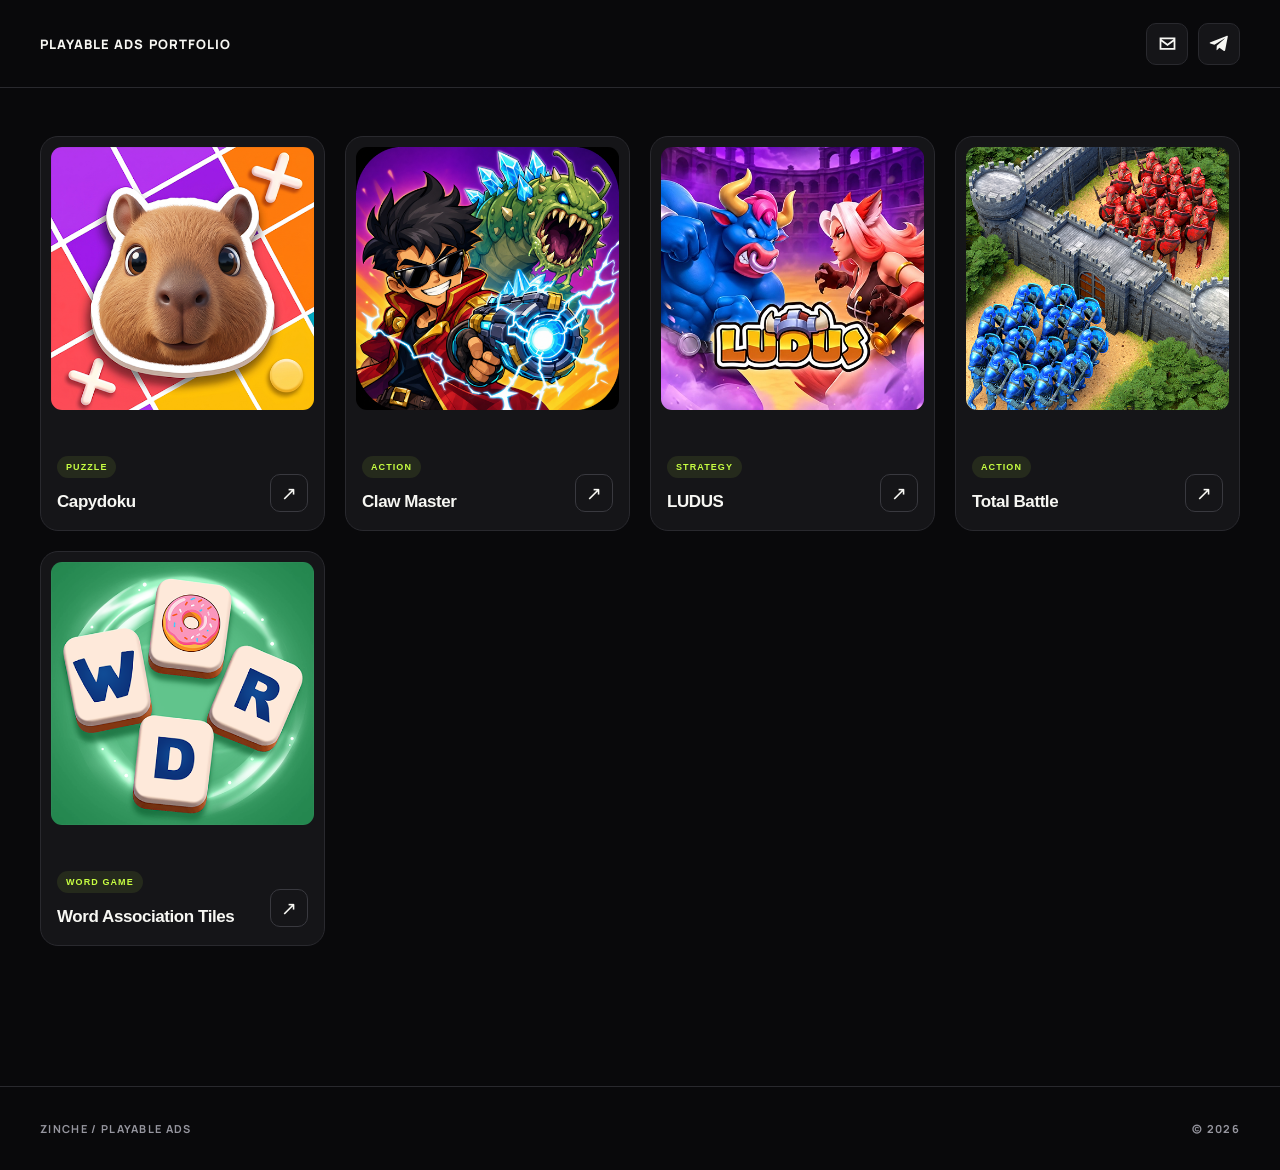
==== index.html @ 37beecf2 "Build playable ads portfolio" ====
<!doctype html>
<html lang="en">
<head>
  <meta charset="UTF-8">
  <meta name="viewport" content="width=device-width, initial-scale=1.0">
  <meta name="description" content="A selection of interactive HTML5 playable ads.">
  <title>Zinche — Playable Ads</title>
  <link rel="preconnect" href="https://fonts.googleapis.com">
  <link rel="preconnect" href="https://fonts.gstatic.com" crossorigin>
  <link href="https://fonts.googleapis.com/css2?family=Manrope:wght@400;500;600;700;800&display=swap" rel="stylesheet">
  <link rel="stylesheet" href="styles.css">
  <script src="script.js" defer></script>
</head>
<body>
  <header class="site-header">
    <a class="brand" href="#works" aria-label="Zinche home">
      <span>PLAYABLE ADS PORTFOLIO</span>
    </a>
    <nav class="contact-links" aria-label="Contacts">
      <a href="mailto:zinche3d@gmail.com" aria-label="Email">
        <svg viewBox="0 0 24 24" aria-hidden="true">
          <path d="M3 5h18v14H3V5Zm2 2v.2l7 5.2 7-5.2V7H5Zm14 10V9.7l-7 5.1-7-5.1V17h14Z"/>
        </svg>
      </a>
      <a href="https://t.me/zinche3d" aria-label="Telegram">
        <svg viewBox="0 0 24 24" aria-hidden="true">
          <path d="m21.6 3.4-3.1 16.1c-.2 1.1-.9 1.4-1.8.9l-4.8-3.6-2.3 2.3c-.3.3-.5.5-1 .5l.3-4.9 8.9-8c.4-.3-.1-.5-.6-.2l-11 7-4.7-1.5c-1-.3-1-1 .2-1.5L20 3.3c.9-.3 1.8.2 1.6 1.1Z"/>
        </svg>
      </a>
    </nav>
  </header>

  <main id="works">
    <section class="work-section" aria-label="Playable ad projects">
      <div class="projects">
        <article class="project" data-game="PlayableAds/[cap_pla1] capy_tap.html" data-title="Capydoku">
          <button class="project-button" type="button" aria-label="Play Capydoku">
            <span class="project-image">
              <img src="PlayableAds/icons/Capydoku.webp" alt="Capydoku" width="512" height="512">
              <span class="hover-label">CLICK TO PLAY</span>
            </span>
            <span class="project-meta">
              <span>
                <span class="genre">PUZZLE</span>
                <strong>Capydoku</strong>
              </span>
              <span class="launch-icon" aria-hidden="true">↗</span>
            </span>
          </button>
        </article>

        <article class="project" data-game="PlayableAds/[cm_pla2] clm_play066_01.html" data-title="Claw Master">
          <button class="project-button" type="button" aria-label="Play Claw Master">
            <span class="project-image">
              <img src="PlayableAds/icons/Claw%20Master.webp" alt="Claw Master" width="512" height="512">
              <span class="hover-label">CLICK TO PLAY</span>
            </span>
            <span class="project-meta">
              <span>
                <span class="genre">ACTION</span>
                <strong>Claw Master</strong>
              </span>
              <span class="launch-icon" aria-hidden="true">↗</span>
            </span>
          </button>
        </article>

        <article class="project" data-game="PlayableAds/[lud_pla14] td_paths_1a.html" data-title="LUDUS">
          <button class="project-button" type="button" aria-label="Play LUDUS">
            <span class="project-image">
              <img src="PlayableAds/icons/LUDUS.webp" alt="LUDUS" width="512" height="512">
              <span class="hover-label">CLICK TO PLAY</span>
            </span>
            <span class="project-meta">
              <span>
                <span class="genre">STRATEGY</span>
                <strong>LUDUS</strong>
              </span>
              <span class="launch-icon" aria-hidden="true">↗</span>
            </span>
          </button>
        </article>

        <article class="project" data-game="PlayableAds/[tb_pla19] spiral_tree.html" data-title="Total Battle">
          <button class="project-button" type="button" aria-label="Play Total Battle">
            <span class="project-image">
              <img src="PlayableAds/icons/Total%20Battle.webp" alt="Total Battle" width="512" height="512">
              <span class="hover-label">CLICK TO PLAY</span>
            </span>
            <span class="project-meta">
              <span>
                <span class="genre">ACTION</span>
                <strong>Total Battle</strong>
              </span>
              <span class="launch-icon" aria-hidden="true">↗</span>
            </span>
          </button>
        </article>

        <article class="project" data-game="PlayableAds/[wat_pla2] slice_tunnel.html" data-title="Word Association Tiles">
          <button class="project-button" type="button" aria-label="Play Word Association Tiles">
            <span class="project-image">
              <img src="PlayableAds/icons/Word%20Association%20Tiles.webp" alt="Word Association Tiles" width="512" height="512">
              <span class="hover-label">CLICK TO PLAY</span>
            </span>
            <span class="project-meta">
              <span>
                <span class="genre">WORD GAME</span>
                <strong>Word Association Tiles</strong>
              </span>
              <span class="launch-icon" aria-hidden="true">↗</span>
            </span>
          </button>
        </article>
      </div>
    </section>
  </main>

  <footer>
    <span>ZINCHE / PLAYABLE ADS</span>
    <span>© 2026</span>
  </footer>

  <dialog class="player" aria-label="Playable ad player">
    <div class="player-stage">
      <div class="game-window">
        <button class="orientation-button" type="button" aria-label="Rotate game">
          <span class="rotate-icon" aria-hidden="true">↻</span>
        </button>
        <button class="close-button" type="button" aria-label="Close game">×</button>
        <div class="screen-shell">
          <iframe title="Playable ad" allow="autoplay; fullscreen" scrolling="no"></iframe>
        </div>
      </div>
    </div>
  </dialog>
</body>
</html>
---- styles.css ----
:root {
  --background: #09090b;
  --surface: #151518;
  --surface-hover: #1c1c20;
  --text: #f7f7f3;
  --muted: #96969f;
  --line: #29292e;
  --accent: #c8ff42;
}

* {
  box-sizing: border-box;
}

html {
  scroll-behavior: smooth;
}

body {
  margin: 0;
  color: var(--text);
  background: var(--background);
  font-family: "Manrope", sans-serif;
}

body:has(.player[open]) {
  overflow: hidden;
}

a,
button {
  color: inherit;
}

.site-header {
  position: relative;
  z-index: 2;
  display: flex;
  max-width: 1440px;
  min-height: 88px;
  align-items: center;
  justify-content: space-between;
  margin: auto;
  padding: 0 40px;
  border-bottom: 1px solid var(--line);
}

.brand {
  color: var(--text);
  font-size: 13px;
  font-weight: 800;
  letter-spacing: 0.08em;
  text-decoration: none;
}

.contact-links {
  display: flex;
  gap: 10px;
}

.contact-links a {
  display: grid;
  width: 42px;
  height: 42px;
  place-items: center;
  color: var(--text);
  background: var(--surface);
  border: 1px solid var(--line);
  border-radius: 10px;
  text-decoration: none;
  transition: color 0.2s ease, background 0.2s ease,
    border-color 0.2s ease;
}

.contact-links a:hover {
  color: #111;
  background: var(--accent);
  border-color: var(--accent);
}

.contact-links svg {
  width: 21px;
  height: 21px;
  fill: currentColor;
}

.genre,
.hover-label,
.orientation-button,
footer {
  font-size: 11px;
  font-weight: 700;
  letter-spacing: 0.12em;
}

.work-section {
  max-width: 1440px;
  margin: auto;
  padding: 48px 40px 140px;
}

.projects {
  display: grid;
  grid-template-columns: repeat(4, minmax(0, 1fr));
  gap: 20px;
}

.project-button {
  display: block;
  width: 100%;
  padding: 10px 10px 18px;
  text-align: left;
  background: var(--surface);
  border: 1px solid var(--line);
  border-radius: 18px;
  cursor: pointer;
  transition: background 0.25s ease, border-color 0.25s ease;
}

.project-button:hover,
.project-button:focus-visible {
  background: var(--surface-hover);
  border-color: #424248;
  outline: none;
}

.project-image {
  position: relative;
  display: block;
  width: 100%;
  aspect-ratio: 1 / 1;
  overflow: hidden;
  border-radius: 11px;
}

.project-image::after {
  position: absolute;
  inset: 0;
  background: rgba(0, 0, 0, 0.48);
  content: "";
  opacity: 0;
  transition: opacity 0.3s ease;
}

.project-image img {
  display: block;
  width: 100%;
  height: 100%;
  object-fit: cover;
  transition: transform 0.5s cubic-bezier(0.2, 0.7, 0.2, 1);
}

.hover-label {
  position: absolute;
  z-index: 2;
  top: 50%;
  left: 50%;
  padding: 11px 14px;
  color: #111;
  background: var(--accent);
  border-radius: 30px;
  opacity: 0;
  transform: translate(-50%, -35%);
  transition: opacity 0.3s ease, transform 0.3s ease;
  white-space: nowrap;
}

.project-button:hover .project-image::after,
.project-button:focus-visible .project-image::after,
.project-button:hover .hover-label,
.project-button:focus-visible .hover-label {
  opacity: 1;
}

.project-button:hover .project-image img,
.project-button:focus-visible .project-image img {
  transform: scale(1.04);
}

.project-button:hover .hover-label,
.project-button:focus-visible .hover-label {
  transform: translate(-50%, -50%);
}

.project-meta {
  display: flex;
  min-height: 102px;
  align-items: flex-end;
  justify-content: space-between;
  gap: 15px;
  padding: 16px 6px 0;
}

.project-meta > span:first-child {
  display: flex;
  min-width: 0;
  flex-direction: column;
  align-items: flex-start;
  gap: 14px;
}

.project-meta strong {
  overflow: hidden;
  font-size: 17px;
  font-weight: 700;
  letter-spacing: -0.025em;
  text-overflow: ellipsis;
  white-space: nowrap;
}

.genre {
  display: inline-block;
  padding: 6px 9px;
  color: var(--accent);
  background: rgba(200, 255, 66, 0.09);
  border-radius: 20px;
  font-size: 9px;
}

.launch-icon {
  display: grid;
  width: 38px;
  height: 38px;
  flex: 0 0 auto;
  place-items: center;
  border: 1px solid #39393f;
  border-radius: 10px;
  font-size: 19px;
  transition: color 0.25s ease, background 0.25s ease;
}

.project-button:hover .launch-icon,
.project-button:focus-visible .launch-icon {
  color: #111;
  background: var(--accent);
}

footer {
  display: flex;
  justify-content: space-between;
  padding: 34px 40px;
  color: var(--muted);
  border-top: 1px solid var(--line);
}

.player {
  width: 100vw;
  max-width: none;
  height: 100vh;
  max-height: none;
  margin: 0;
  padding: 0;
  overflow: hidden;
  color: white;
  background: transparent;
  border: 0;
}

.player::backdrop {
  background: rgba(5, 5, 7, 0.72);
  backdrop-filter: blur(4px);
}

.player-stage {
  position: relative;
  display: grid;
  width: 100%;
  height: 100%;
  place-items: center;
  overflow: hidden;
}

.game-window {
  position: relative;
}

.orientation-button,
.close-button {
  position: absolute;
  z-index: 3;
  top: -18px;
}

.orientation-button {
  left: -18px;
  display: grid;
  width: 52px;
  height: 52px;
  padding: 0;
  place-items: center;
  color: #111;
  background: white;
  border: 0;
  border-radius: 50%;
  cursor: pointer;
  box-shadow: 0 5px 20px rgba(0, 0, 0, 0.25);
}

.orientation-button:hover {
  background: var(--accent);
}

.rotate-icon {
  font-size: 21px;
  line-height: 1;
  transition: transform 0.3s ease;
}

.portrait-active .rotate-icon {
  transform: rotate(90deg);
}

.close-button {
  right: -18px;
  display: grid;
  width: 52px;
  height: 52px;
  padding: 0;
  place-items: center;
  color: #111;
  background: white;
  border: 0;
  border-radius: 50%;
  cursor: pointer;
  font-family: Arial, sans-serif;
  font-size: 27px;
  line-height: 1;
  box-shadow: 0 5px 20px rgba(0, 0, 0, 0.25);
}

.close-button:hover {
  color: #111;
  background: var(--accent);
  border-color: var(--accent);
}

.screen-shell {
  position: relative;
  z-index: 1;
  box-sizing: content-box;
  overflow: hidden;
  background: #000;
  border: 10px solid white;
  border-radius: 28px;
  box-shadow: 0 30px 100px rgba(0, 0, 0, 0.75);
}

.screen-shell iframe {
  position: absolute;
  top: 0;
  left: 0;
  width: 1920px;
  height: 1080px;
  border: 0;
  transform-origin: top left;
}

@media (max-width: 1050px) {
  .projects {
    grid-template-columns: repeat(3, minmax(0, 1fr));
  }
}

@media (max-width: 760px) {
  .site-header,
  .work-section {
    padding-right: 20px;
    padding-left: 20px;
  }

  .projects {
    grid-template-columns: repeat(2, minmax(0, 1fr));
    gap: 12px;
  }

  .project-button {
    padding: 7px 7px 14px;
    border-radius: 14px;
  }

  .project-meta {
    min-height: 90px;
    padding: 13px 3px 0;
  }

  .project-meta strong {
    font-size: 14px;
  }

  .launch-icon {
    display: none;
  }

  .orientation-button {
    display: grid;
  }
}

@media (max-width: 420px) {
  .projects {
    grid-template-columns: 1fr;
  }

  footer {
    padding-right: 20px;
    padding-left: 20px;
  }
}

@media (prefers-reduced-motion: reduce) {
  *,
  *::before,
  *::after {
    scroll-behavior: auto !important;
    transition-duration: 0.01ms !important;
  }
}
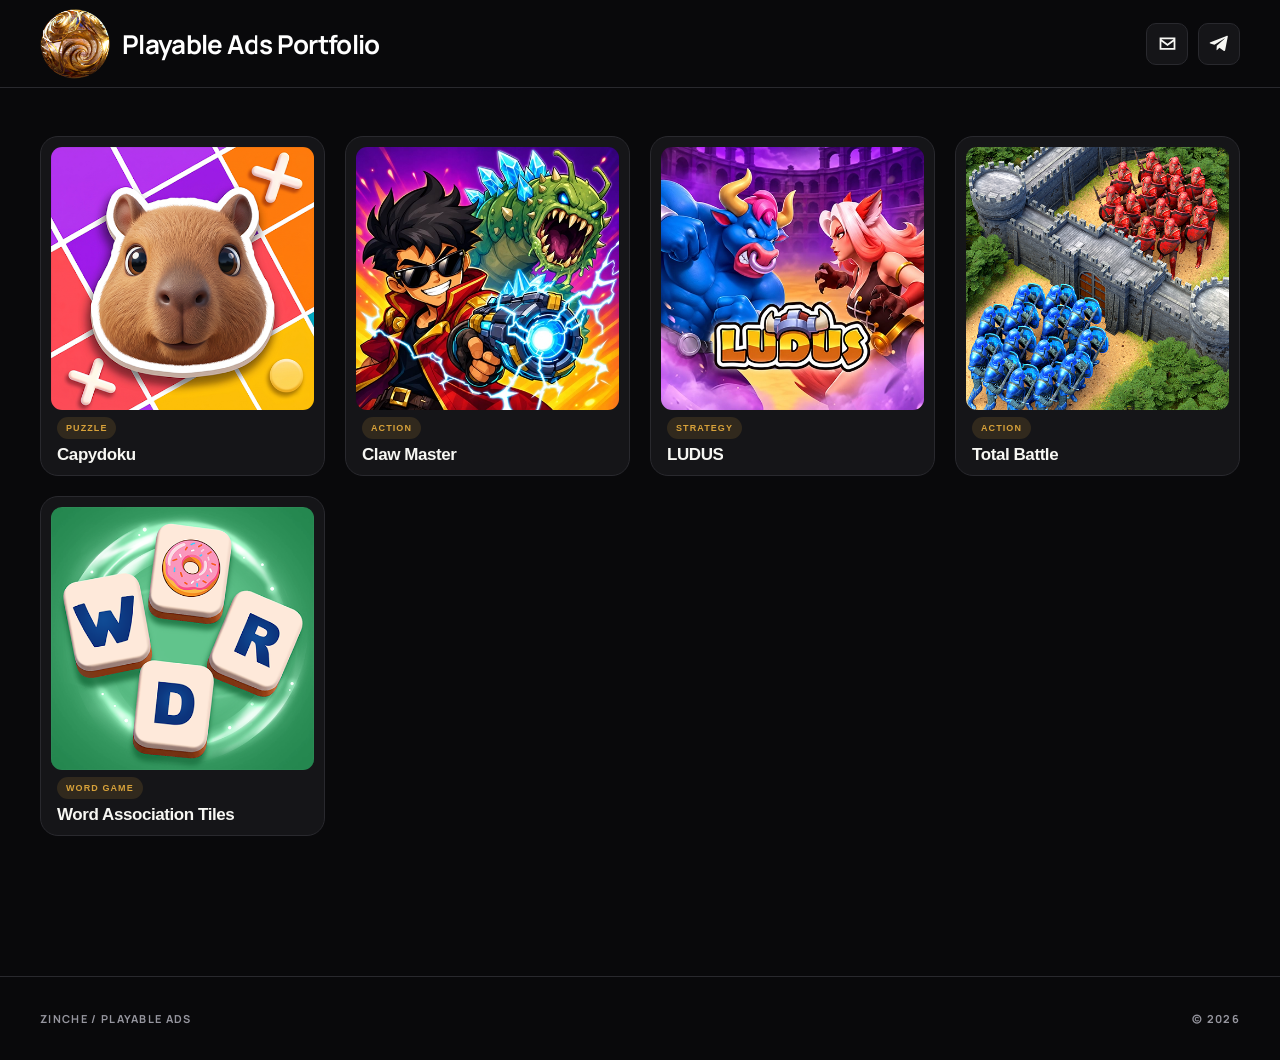
==== commit c0de4d93: "Update" ====
--- a/index.html
+++ b/index.html
@@ -4,18 +4,20 @@
   <meta charset="UTF-8">
   <meta name="viewport" content="width=device-width, initial-scale=1.0">
   <meta name="description" content="A selection of interactive HTML5 playable ads.">
-  <title>Zinche — Playable Ads</title>
+  <title>Playable Ads Portfolio</title>
+  <link rel="icon" href="favicon.png" type="image/png">
   <link rel="preconnect" href="https://fonts.googleapis.com">
   <link rel="preconnect" href="https://fonts.gstatic.com" crossorigin>
   <link href="https://fonts.googleapis.com/css2?family=Manrope:wght@400;500;600;700;800&display=swap" rel="stylesheet">
-  <link rel="stylesheet" href="styles.css">
+  <link rel="stylesheet" href="styles.css?v=gold-7">
   <script src="script.js" defer></script>
 </head>
 <body>
   <header class="site-header">
-    <a class="brand" href="#works" aria-label="Zinche home">
-      <span>PLAYABLE ADS PORTFOLIO</span>
-    </a>
+    <div class="brand">
+      <img class="brand-logo" src="favicon.png" alt="" width="70" height="70">
+      <span>Playable Ads Portfolio</span>
+    </div>
     <nav class="contact-links" aria-label="Contacts">
       <a href="mailto:zinche3d@gmail.com" aria-label="Email">
         <svg viewBox="0 0 24 24" aria-hidden="true">
@@ -44,7 +46,6 @@
                 <span class="genre">PUZZLE</span>
                 <strong>Capydoku</strong>
               </span>
-              <span class="launch-icon" aria-hidden="true">↗</span>
             </span>
           </button>
         </article>
@@ -60,7 +61,6 @@
                 <span class="genre">ACTION</span>
                 <strong>Claw Master</strong>
               </span>
-              <span class="launch-icon" aria-hidden="true">↗</span>
             </span>
           </button>
         </article>
@@ -76,7 +76,6 @@
                 <span class="genre">STRATEGY</span>
                 <strong>LUDUS</strong>
               </span>
-              <span class="launch-icon" aria-hidden="true">↗</span>
             </span>
           </button>
         </article>
@@ -92,7 +91,6 @@
                 <span class="genre">ACTION</span>
                 <strong>Total Battle</strong>
               </span>
-              <span class="launch-icon" aria-hidden="true">↗</span>
             </span>
           </button>
         </article>
@@ -108,7 +106,6 @@
                 <span class="genre">WORD GAME</span>
                 <strong>Word Association Tiles</strong>
               </span>
-              <span class="launch-icon" aria-hidden="true">↗</span>
             </span>
           </button>
         </article>
--- a/styles.css
+++ b/styles.css
@@ -5,7 +5,7 @@
   --text: #f7f7f3;
   --muted: #96969f;
   --line: #29292e;
-  --accent: #c8ff42;
+  --accent: #d8a23a;
 }
 
 * {
@@ -46,11 +46,24 @@
 }
 
 .brand {
-  color: var(--text);
-  font-size: 13px;
-  font-weight: 800;
-  letter-spacing: 0.08em;
+  display: flex;
+  align-items: center;
+  gap: 12px;
+  color: #fff;
+  font-size: 26px;
+  font-weight: 700;
+  letter-spacing: -0.025em;
+  line-height: 1;
   text-decoration: none;
+}
+
+.brand-logo {
+  display: block;
+  width: 70px;
+  height: 70px;
+  flex: 0 0 70px;
+  object-fit: cover;
+  border-radius: 16px;
 }
 
 .contact-links {
@@ -108,7 +121,7 @@
 .project-button {
   display: block;
   width: 100%;
-  padding: 10px 10px 18px;
+  padding: 10px 10px 8px;
   text-align: left;
   background: var(--surface);
   border: 1px solid var(--line);
@@ -159,6 +172,7 @@
   color: #111;
   background: var(--accent);
   border-radius: 30px;
+  box-shadow: inset 0 0 0 4px #ffe664;
   opacity: 0;
   transform: translate(-50%, -35%);
   transition: opacity 0.3s ease, transform 0.3s ease;
@@ -183,12 +197,8 @@
 }
 
 .project-meta {
-  display: flex;
-  min-height: 102px;
-  align-items: flex-end;
-  justify-content: space-between;
-  gap: 15px;
-  padding: 16px 6px 0;
+  display: block;
+  padding: 7px 6px 2px;
 }
 
 .project-meta > span:first-child {
@@ -196,7 +206,7 @@
   min-width: 0;
   flex-direction: column;
   align-items: flex-start;
-  gap: 14px;
+  gap: 6px;
 }
 
 .project-meta strong {
@@ -212,27 +222,9 @@
   display: inline-block;
   padding: 6px 9px;
   color: var(--accent);
-  background: rgba(200, 255, 66, 0.09);
+  background: rgba(216, 162, 58, 0.14);
   border-radius: 20px;
   font-size: 9px;
-}
-
-.launch-icon {
-  display: grid;
-  width: 38px;
-  height: 38px;
-  flex: 0 0 auto;
-  place-items: center;
-  border: 1px solid #39393f;
-  border-radius: 10px;
-  font-size: 19px;
-  transition: color 0.25s ease, background 0.25s ease;
-}
-
-.project-button:hover .launch-icon,
-.project-button:focus-visible .launch-icon {
-  color: #111;
-  background: var(--accent);
 }
 
 footer {
@@ -368,6 +360,17 @@
     padding-left: 20px;
   }
 
+  .brand {
+    gap: 8px;
+    font-size: 15px;
+  }
+
+  .brand-logo {
+    width: 56px;
+    height: 56px;
+    flex-basis: 56px;
+  }
+
   .projects {
     grid-template-columns: repeat(2, minmax(0, 1fr));
     gap: 12px;
@@ -379,16 +382,11 @@
   }
 
   .project-meta {
-    min-height: 90px;
-    padding: 13px 3px 0;
+    padding: 7px 3px 2px;
   }
 
   .project-meta strong {
     font-size: 14px;
-  }
-
-  .launch-icon {
-    display: none;
   }
 
   .orientation-button {
